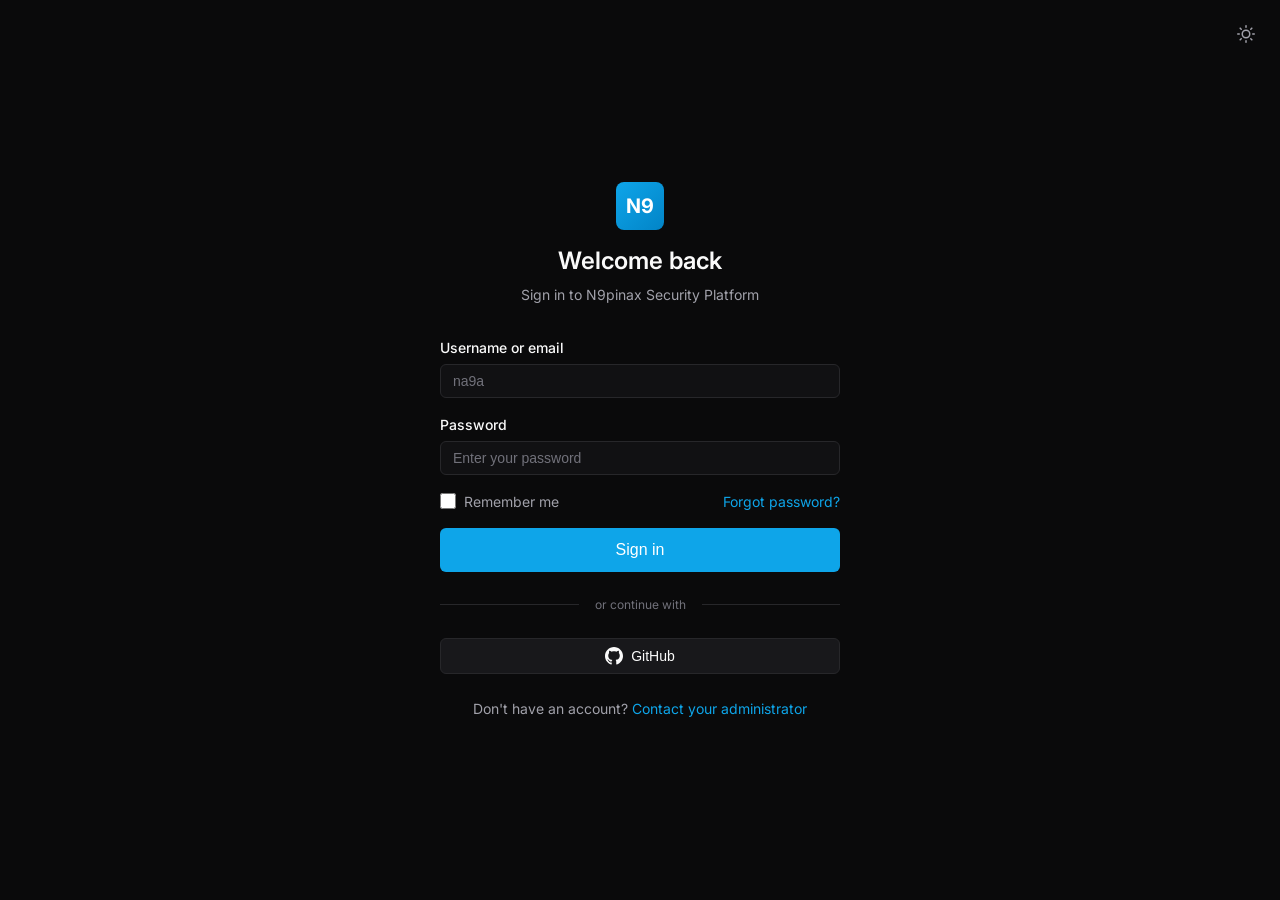
==== Frontend  2/pages/admin.html @ 539dfff6 "the_project_is_done" ====
<!DOCTYPE html>
<html lang="en">
<head>
  <meta charset="UTF-8">
  <meta name="viewport" content="width=device-width, initial-scale=1.0">
  <title>Admin - N9pinax</title>
  <link rel="stylesheet" href="../css/styles.css">
  <link rel="preconnect" href="https://fonts.googleapis.com">
  <link rel="preconnect" href="https://fonts.gstatic.com" crossorigin>
  <link href="https://fonts.googleapis.com/css2?family=Inter:wght@400;500;600;700&family=JetBrains+Mono:wght@400;500&display=swap" rel="stylesheet">
</head>
<body>
  <div class="dashboard-layout">
    <aside class="sidebar" id="sidebar"></aside>

    <main class="main-content">
      <header class="topbar">
        <div class="topbar-left">
          <button class="btn btn-icon btn-ghost" onclick="toggleSidebar()">
            <svg xmlns="http://www.w3.org/2000/svg" width="20" height="20" viewBox="0 0 24 24" fill="none" stroke="currentColor" stroke-width="2" stroke-linecap="round" stroke-linejoin="round"><line x1="3" y1="12" x2="21" y2="12"></line><line x1="3" y1="6" x2="21" y2="6"></line><line x1="3" y1="18" x2="21" y2="18"></line></svg>
          </button>
        </div>
        <div class="topbar-right">
          <button class="btn btn-icon btn-ghost" id="themeToggle">
            <svg xmlns="http://www.w3.org/2000/svg" width="20" height="20" viewBox="0 0 24 24" fill="none" stroke="currentColor" stroke-width="2" class="icon-sun"><circle cx="12" cy="12" r="5"></circle><line x1="12" y1="1" x2="12" y2="3"></line><line x1="12" y1="21" x2="12" y2="23"></line><line x1="4.22" y1="4.22" x2="5.64" y2="5.64"></line><line x1="18.36" y1="18.36" x2="19.78" y2="19.78"></line><line x1="1" y1="12" x2="3" y2="12"></line><line x1="21" y1="12" x2="23" y2="12"></line><line x1="4.22" y1="19.78" x2="5.64" y2="18.36"></line><line x1="18.36" y1="5.64" x2="19.78" y2="4.22"></line></svg>
            <svg xmlns="http://www.w3.org/2000/svg" width="20" height="20" viewBox="0 0 24 24" fill="none" stroke="currentColor" stroke-width="2" class="icon-moon hidden"><path d="M21 12.79A9 9 0 1 1 11.21 3 7 7 0 0 0 21 12.79z"></path></svg>
          </button>
        </div>
      </header>

      <div class="page-content">
        <div class="page-header">
          <div>
            <h1 class="page-title">Administration</h1>
            <p class="page-subtitle">Users, activity, and platform settings</p>
          </div>
        </div>

        <div class="tabs">
          <div class="tab active" data-tab="users">Users</div>
          <div class="tab" data-tab="activity">Activity Log</div>
          <div class="tab" data-tab="network">Network Binding</div>
        </div>

        <!-- Users -->
        <div class="tab-content" id="users">
          <div class="card mb-6">
            <div class="card-header"><h3 class="card-title">Create User</h3></div>
            <div class="card-body">
              <form id="createUserForm" class="grid-3 gap-4">
                <div class="form-group">
                  <label class="form-label" for="newEmail">Username or email</label>
                  <input type="text" class="form-input" id="newEmail" placeholder="username or email" required>
                </div>
                <div class="form-group">
                  <label class="form-label" for="newPassword">Password</label>
                  <input type="password" class="form-input" id="newPassword" placeholder="min 6 characters" minlength="6" required>
                </div>
                <div class="form-group">
                  <label class="form-label" for="newRole">Role</label>
                  <select class="form-select" id="newRole">
                    <option value="analyst">Analyst</option>
                    <option value="admin">Admin</option>
                  </select>
                </div>
                <div class="form-group" style="align-self:end;">
                  <button type="submit" class="btn btn-primary" id="createUserBtn">Add User</button>
                </div>
              </form>
            </div>
          </div>

          <div class="card">
            <div class="card-body p-0">
              <div class="table-container">
                <table class="table">
                  <thead><tr><th>User ID</th><th>Email</th><th>Role</th><th>Actions</th></tr></thead>
                  <tbody id="usersBody"><tr><td colspan="4" class="text-center text-muted py-4">Loading…</td></tr></tbody>
                </table>
              </div>
            </div>
          </div>
        </div>

        <!-- Activity -->
        <div class="tab-content hidden" id="activity">
          <div class="card">
            <div class="card-header flex items-center justify-between">
              <h3>Activity Log</h3>
              <span class="text-xs text-muted">auto-refresh 30s</span>
            </div>
            <div class="card-body p-0">
              <div class="table-container">
                <table class="table">
                  <thead><tr><th>Timestamp</th><th>User</th><th>Action</th><th>Detail</th><th>IP</th></tr></thead>
                  <tbody id="activityBody"><tr><td colspan="5" class="text-center text-muted py-4">Loading…</td></tr></tbody>
                </table>
              </div>
            </div>
          </div>
        </div>

        <!-- Network Binding -->
        <div class="tab-content hidden" id="network">
          <div class="card" id="networkBindingCard">
            <div class="card-header">
              <h3 class="card-title">Network Binding</h3>
              <p class="card-subtitle">Set the IP address used to reach this platform from the network</p>
            </div>
            <div class="card-body">
              <div class="current-binding mb-4" id="currentBinding"></div>
              <div class="form-group">
                <label class="form-label" for="platformIp">Platform IP address</label>
                <input type="text" id="platformIp" class="form-input"
                       placeholder="e.g. 192.168.1.50  — leave blank for auto (same host)">
                <p class="form-hint">
                  Enter the LAN IP of the machine running N9pinax. Other devices on
                  the network will use this address to reach the platform.
                  Leave blank to use the current browser host (default).
                </p>
              </div>
              <div class="flex gap-2">
                <button class="btn btn-primary" id="saveBindingBtn">Apply &amp; Reconnect</button>
                <button class="btn btn-secondary" id="clearBindingBtn">Reset to Default</button>
              </div>
            </div>
          </div>
        </div>
      </div>
    </main>
  </div>

  <script src="../js/main.js"></script>
  <script src="../js/chrome.js"></script>
  <script src="../js/admin.js"></script>
</body>
</html>
---- Frontend  2/css/styles.css ----
/* N9pinax - Enterprise Cybersecurity Platform */
/* Base Styles & CSS Variables */

:root {
  --bg-primary: #0a0a0b;
  --bg-secondary: #111113;
  --bg-tertiary: #18181b;
  --bg-hover: #1f1f23;
  --bg-active: #27272a;
  
  --border-primary: #27272a;
  --border-secondary: #3f3f46;
  
  --text-primary: #fafafa;
  --text-secondary: #a1a1aa;
  --text-muted: #71717a;
  
  --accent-primary: #0ea5e9;
  --accent-secondary: #0284c7;
  --accent-muted: rgba(14, 165, 233, 0.1);
  
  --success: #22c55e;
  --success-muted: rgba(34, 197, 94, 0.1);
  --warning: #f59e0b;
  --warning-muted: rgba(245, 158, 11, 0.1);
  --danger: #ef4444;
  --danger-muted: rgba(239, 68, 68, 0.1);
  
  --font-sans: 'Inter', -apple-system, BlinkMacSystemFont, 'Segoe UI', Roboto, sans-serif;
  --font-mono: 'JetBrains Mono', 'Fira Code', monospace;
  
  --radius-sm: 4px;
  --radius-md: 6px;
  --radius-lg: 8px;
  
  --shadow-sm: 0 1px 2px rgba(0, 0, 0, 0.3);
  --shadow-md: 0 4px 6px rgba(0, 0, 0, 0.4);
  --shadow-lg: 0 10px 15px rgba(0, 0, 0, 0.5);
  
  --transition-fast: 150ms ease;
  --transition-normal: 200ms ease;
}

/* Light theme */
[data-theme="light"] {
  --bg-primary: #ffffff;
  --bg-secondary: #fafafa;
  --bg-tertiary: #f4f4f5;
  --bg-hover: #e4e4e7;
  --bg-active: #d4d4d8;
  
  --border-primary: #e4e4e7;
  --border-secondary: #d4d4d8;
  
  --text-primary: #09090b;
  --text-secondary: #52525b;
  --text-muted: #a1a1aa;
  
  --shadow-sm: 0 1px 2px rgba(0, 0, 0, 0.05);
  --shadow-md: 0 4px 6px rgba(0, 0, 0, 0.07);
  --shadow-lg: 0 10px 15px rgba(0, 0, 0, 0.1);
}

/* Reset & Base */
*, *::before, *::after {
  box-sizing: border-box;
  margin: 0;
  padding: 0;
}

html {
  font-size: 16px;
  -webkit-font-smoothing: antialiased;
  -moz-osx-font-smoothing: grayscale;
}

body {
  font-family: var(--font-sans);
  background-color: var(--bg-primary);
  color: var(--text-primary);
  line-height: 1.5;
  min-height: 100vh;
}

a {
  color: var(--accent-primary);
  text-decoration: none;
  transition: color var(--transition-fast);
}

a:hover {
  color: var(--accent-secondary);
}

/* Typography */
h1, h2, h3, h4, h5, h6 {
  font-weight: 600;
  line-height: 1.25;
  color: var(--text-primary);
}

h1 { font-size: 1.875rem; }
h2 { font-size: 1.5rem; }
h3 { font-size: 1.25rem; }
h4 { font-size: 1.125rem; }

.text-sm { font-size: 0.875rem; }
.text-xs { font-size: 0.75rem; }
.text-muted { color: var(--text-muted); }
.text-secondary { color: var(--text-secondary); }
.text-mono { font-family: var(--font-mono); }

/* Buttons */
.btn {
  display: inline-flex;
  align-items: center;
  justify-content: center;
  gap: 0.5rem;
  padding: 0.5rem 1rem;
  font-size: 0.875rem;
  font-weight: 500;
  border-radius: var(--radius-md);
  border: 1px solid transparent;
  cursor: pointer;
  transition: all var(--transition-fast);
  white-space: nowrap;
}

.btn:disabled {
  opacity: 0.5;
  cursor: not-allowed;
}

.btn-primary {
  background-color: var(--accent-primary);
  color: white;
}

.btn-primary:hover:not(:disabled) {
  background-color: var(--accent-secondary);
}

.btn-secondary {
  background-color: var(--bg-tertiary);
  border-color: var(--border-primary);
  color: var(--text-primary);
}

.btn-secondary:hover:not(:disabled) {
  background-color: var(--bg-hover);
  border-color: var(--border-secondary);
}

.btn-ghost {
  background-color: transparent;
  color: var(--text-secondary);
}

.btn-ghost:hover:not(:disabled) {
  background-color: var(--bg-hover);
  color: var(--text-primary);
}

.btn-danger {
  background-color: var(--danger);
  color: white;
}

.btn-danger:hover:not(:disabled) {
  background-color: #dc2626;
}

.btn-sm {
  padding: 0.375rem 0.75rem;
  font-size: 0.75rem;
}

.btn-lg {
  padding: 0.75rem 1.5rem;
  font-size: 1rem;
}

.btn-icon {
  padding: 0.5rem;
  width: 2.25rem;
  height: 2.25rem;
}

/* Form Elements */
.form-group {
  display: flex;
  flex-direction: column;
  gap: 0.375rem;
}

.form-label {
  font-size: 0.875rem;
  font-weight: 500;
  color: var(--text-primary);
}

.form-input,
.form-select,
.form-textarea {
  width: 100%;
  padding: 0.5rem 0.75rem;
  font-size: 0.875rem;
  background-color: var(--bg-secondary);
  border: 1px solid var(--border-primary);
  border-radius: var(--radius-md);
  color: var(--text-primary);
  transition: all var(--transition-fast);
}

.form-input:focus,
.form-select:focus,
.form-textarea:focus {
  outline: none;
  border-color: var(--accent-primary);
  box-shadow: 0 0 0 3px var(--accent-muted);
}

.form-input::placeholder {
  color: var(--text-muted);
}

.form-textarea {
  resize: vertical;
  min-height: 100px;
}

.form-checkbox {
  width: 1rem;
  height: 1rem;
  accent-color: var(--accent-primary);
}

/* Cards */
.card {
  background-color: var(--bg-secondary);
  border: 1px solid var(--border-primary);
  border-radius: var(--radius-lg);
  overflow: hidden;
}

.card-header {
  padding: 1rem 1.25rem;
  border-bottom: 1px solid var(--border-primary);
}

.card-body {
  padding: 1.25rem;
}

.card-footer {
  padding: 1rem 1.25rem;
  border-top: 1px solid var(--border-primary);
  background-color: var(--bg-tertiary);
}

/* Tables */
.table-container {
  overflow-x: auto;
}

.table {
  width: 100%;
  border-collapse: collapse;
  font-size: 0.875rem;
}

.table th,
.table td {
  padding: 0.75rem 1rem;
  text-align: left;
  border-bottom: 1px solid var(--border-primary);
}

.table th {
  font-weight: 500;
  color: var(--text-secondary);
  background-color: var(--bg-tertiary);
  white-space: nowrap;
}

.table tr:hover td {
  background-color: var(--bg-hover);
}

.table tr:last-child td {
  border-bottom: none;
}

/* Badges */
.badge {
  display: inline-flex;
  align-items: center;
  padding: 0.125rem 0.5rem;
  font-size: 0.75rem;
  font-weight: 500;
  border-radius: 9999px;
}

.badge-primary {
  background-color: var(--accent-muted);
  color: var(--accent-primary);
}

.badge-success {
  background-color: var(--success-muted);
  color: var(--success);
}

.badge-warning {
  background-color: var(--warning-muted);
  color: var(--warning);
}

.badge-danger {
  background-color: var(--danger-muted);
  color: var(--danger);
}

.badge-secondary {
  background-color: var(--bg-tertiary);
  color: var(--text-secondary);
}

/* Status Indicators */
.status-dot {
  width: 0.5rem;
  height: 0.5rem;
  border-radius: 50%;
  display: inline-block;
}

.status-dot.online { background-color: var(--success); }
.status-dot.offline { background-color: var(--text-muted); }
.status-dot.warning { background-color: var(--warning); }
.status-dot.danger { background-color: var(--danger); }

/* Layout - Dashboard */
.dashboard-layout {
  display: flex;
  min-height: 100vh;
}

.sidebar {
  width: 240px;
  background-color: var(--bg-secondary);
  border-right: 1px solid var(--border-primary);
  display: flex;
  flex-direction: column;
  position: fixed;
  top: 0;
  left: 0;
  bottom: 0;
  z-index: 50;
  transition: transform var(--transition-normal);
}

.sidebar.collapsed {
  transform: translateX(-100%);
}

.sidebar-header {
  padding: 1rem 1.25rem;
  border-bottom: 1px solid var(--border-primary);
  display: flex;
  align-items: center;
  gap: 0.75rem;
}

.sidebar-logo {
  width: 2rem;
  height: 2rem;
  background: linear-gradient(135deg, var(--accent-primary), var(--accent-secondary));
  border-radius: var(--radius-md);
  display: flex;
  align-items: center;
  justify-content: center;
  color: white;
  font-weight: 700;
  font-size: 0.875rem;
}

.sidebar-brand {
  font-weight: 600;
  font-size: 1.125rem;
  color: var(--text-primary);
}

.sidebar-nav {
  flex: 1;
  padding: 1rem 0.75rem;
  overflow-y: auto;
}

.nav-section {
  margin-bottom: 1.5rem;
}

.nav-section-title {
  font-size: 0.625rem;
  font-weight: 600;
  text-transform: uppercase;
  letter-spacing: 0.05em;
  color: var(--text-muted);
  padding: 0 0.75rem;
  margin-bottom: 0.5rem;
}

.nav-item {
  display: flex;
  align-items: center;
  gap: 0.75rem;
  padding: 0.5rem 0.75rem;
  border-radius: var(--radius-md);
  color: var(--text-secondary);
  transition: all var(--transition-fast);
  cursor: pointer;
  font-size: 0.875rem;
}

.nav-item:hover {
  background-color: var(--bg-hover);
  color: var(--text-primary);
}

.nav-item.active {
  background-color: var(--accent-muted);
  color: var(--accent-primary);
}

.nav-item svg {
  width: 1.25rem;
  height: 1.25rem;
  flex-shrink: 0;
}

.sidebar-footer {
  padding: 1rem;
  border-top: 1px solid var(--border-primary);
}

/* Main Content */
.main-content {
  flex: 1;
  margin-left: 240px;
  min-height: 100vh;
  display: flex;
  flex-direction: column;
}

.main-content.expanded {
  margin-left: 0;
}

/* Topbar */
.topbar {
  height: 56px;
  background-color: var(--bg-secondary);
  border-bottom: 1px solid var(--border-primary);
  display: flex;
  align-items: center;
  justify-content: space-between;
  padding: 0 1.5rem;
  position: sticky;
  top: 0;
  z-index: 40;
}

.topbar-left {
  display: flex;
  align-items: center;
  gap: 1rem;
}

.topbar-right {
  display: flex;
  align-items: center;
  gap: 0.5rem;
}

.search-box {
  display: flex;
  align-items: center;
  gap: 0.5rem;
  padding: 0.5rem 0.75rem;
  background-color: var(--bg-tertiary);
  border: 1px solid var(--border-primary);
  border-radius: var(--radius-md);
  width: 280px;
}

.search-box input {
  flex: 1;
  background: none;
  border: none;
  outline: none;
  color: var(--text-primary);
  font-size: 0.875rem;
}

.search-box input::placeholder {
  color: var(--text-muted);
}

.search-box svg {
  width: 1rem;
  height: 1rem;
  color: var(--text-muted);
}

.notification-btn {
  position: relative;
}

.notification-badge {
  position: absolute;
  top: -2px;
  right: -2px;
  width: 1rem;
  height: 1rem;
  background-color: var(--danger);
  border-radius: 50%;
  font-size: 0.625rem;
  color: white;
  display: flex;
  align-items: center;
  justify-content: center;
}

.user-menu {
  display: flex;
  align-items: center;
  gap: 0.75rem;
  padding: 0.375rem 0.75rem;
  border-radius: var(--radius-md);
  cursor: pointer;
  transition: background-color var(--transition-fast);
}

.user-menu:hover {
  background-color: var(--bg-hover);
}

.user-avatar {
  width: 2rem;
  height: 2rem;
  border-radius: 50%;
  background-color: var(--accent-muted);
  display: flex;
  align-items: center;
  justify-content: center;
  color: var(--accent-primary);
  font-weight: 600;
  font-size: 0.75rem;
}

.user-info {
  display: flex;
  flex-direction: column;
}

.user-name {
  font-size: 0.875rem;
  font-weight: 500;
  color: var(--text-primary);
}

.user-role {
  font-size: 0.75rem;
  color: var(--text-muted);
}

/* Page Content */
.page-content {
  flex: 1;
  padding: 1.5rem;
}

.page-header {
  display: flex;
  align-items: center;
  justify-content: space-between;
  margin-bottom: 1.5rem;
}

.page-title {
  font-size: 1.5rem;
  font-weight: 600;
}

.page-subtitle {
  font-size: 0.875rem;
  color: var(--text-secondary);
  margin-top: 0.25rem;
}

/* Stats Grid */
.stats-grid {
  display: grid;
  grid-template-columns: repeat(auto-fit, minmax(200px, 1fr));
  gap: 1rem;
  margin-bottom: 1.5rem;
}

.stat-card {
  background-color: var(--bg-secondary);
  border: 1px solid var(--border-primary);
  border-radius: var(--radius-lg);
  padding: 1.25rem;
}

.stat-header {
  display: flex;
  align-items: center;
  justify-content: space-between;
  margin-bottom: 0.75rem;
}

.stat-icon {
  width: 2.5rem;
  height: 2.5rem;
  border-radius: var(--radius-md);
  display: flex;
  align-items: center;
  justify-content: center;
}

.stat-icon svg {
  width: 1.25rem;
  height: 1.25rem;
}

.stat-icon.primary {
  background-color: var(--accent-muted);
  color: var(--accent-primary);
}

.stat-icon.success {
  background-color: var(--success-muted);
  color: var(--success);
}

.stat-icon.warning {
  background-color: var(--warning-muted);
  color: var(--warning);
}

.stat-icon.danger {
  background-color: var(--danger-muted);
  color: var(--danger);
}

.stat-trend {
  font-size: 0.75rem;
  display: flex;
  align-items: center;
  gap: 0.25rem;
}

.stat-trend.up { color: var(--success); }
.stat-trend.down { color: var(--danger); }

.stat-value {
  font-size: 1.75rem;
  font-weight: 600;
  line-height: 1;
  margin-bottom: 0.25rem;
}

.stat-label {
  font-size: 0.875rem;
  color: var(--text-secondary);
}

/* Grid Layout */
.grid-2 {
  display: grid;
  grid-template-columns: repeat(2, 1fr);
  gap: 1rem;
}

.grid-3 {
  display: grid;
  grid-template-columns: repeat(3, 1fr);
  gap: 1rem;
}

@media (max-width: 1024px) {
  .grid-2, .grid-3 {
    grid-template-columns: 1fr;
  }
}

/* Charts */
.chart-container {
  height: 300px;
  width: 100%;
}

/* Tabs */
.tabs {
  display: flex;
  gap: 0;
  border-bottom: 1px solid var(--border-primary);
  margin-bottom: 1.5rem;
}

.tab {
  padding: 0.75rem 1rem;
  font-size: 0.875rem;
  font-weight: 500;
  color: var(--text-secondary);
  border-bottom: 2px solid transparent;
  cursor: pointer;
  transition: all var(--transition-fast);
  margin-bottom: -1px;
}

.tab:hover {
  color: var(--text-primary);
}

.tab.active {
  color: var(--accent-primary);
  border-bottom-color: var(--accent-primary);
}

/* Timeline */
.timeline {
  display: flex;
  flex-direction: column;
}

.timeline-item {
  display: flex;
  gap: 1rem;
  padding: 0.75rem 0;
  position: relative;
}

.timeline-item:not(:last-child)::before {
  content: '';
  position: absolute;
  left: 0.4375rem;
  top: 2rem;
  bottom: 0;
  width: 1px;
  background-color: var(--border-primary);
}

.timeline-dot {
  width: 0.875rem;
  height: 0.875rem;
  border-radius: 50%;
  background-color: var(--bg-tertiary);
  border: 2px solid var(--border-secondary);
  flex-shrink: 0;
  margin-top: 0.25rem;
}

.timeline-dot.primary { border-color: var(--accent-primary); background-color: var(--accent-muted); }
.timeline-dot.success { border-color: var(--success); background-color: var(--success-muted); }
.timeline-dot.warning { border-color: var(--warning); background-color: var(--warning-muted); }
.timeline-dot.danger { border-color: var(--danger); background-color: var(--danger-muted); }

.timeline-content {
  flex: 1;
  min-width: 0;
}

.timeline-title {
  font-size: 0.875rem;
  font-weight: 500;
  color: var(--text-primary);
}

.timeline-time {
  font-size: 0.75rem;
  color: var(--text-muted);
}

/* Modal */
.modal-overlay {
  position: fixed;
  inset: 0;
  background-color: rgba(0, 0, 0, 0.5);
  display: flex;
  align-items: center;
  justify-content: center;
  z-index: 100;
  opacity: 0;
  visibility: hidden;
  transition: all var(--transition-normal);
}

.modal-overlay.active {
  opacity: 1;
  visibility: visible;
}

.modal {
  background-color: var(--bg-secondary);
  border: 1px solid var(--border-primary);
  border-radius: var(--radius-lg);
  width: 100%;
  max-width: 500px;
  max-height: 90vh;
  overflow: hidden;
  transform: scale(0.95);
  transition: transform var(--transition-normal);
}

.modal-overlay.active .modal {
  transform: scale(1);
}

.modal-header {
  padding: 1rem 1.25rem;
  border-bottom: 1px solid var(--border-primary);
  display: flex;
  align-items: center;
  justify-content: space-between;
}

.modal-title {
  font-size: 1.125rem;
  font-weight: 600;
}

.modal-body {
  padding: 1.25rem;
  overflow-y: auto;
}

.modal-footer {
  padding: 1rem 1.25rem;
  border-top: 1px solid var(--border-primary);
  display: flex;
  justify-content: flex-end;
  gap: 0.75rem;
}

/* Dropdown */
.dropdown {
  position: relative;
}

.dropdown-menu {
  position: absolute;
  top: 100%;
  right: 0;
  margin-top: 0.5rem;
  background-color: var(--bg-secondary);
  border: 1px solid var(--border-primary);
  border-radius: var(--radius-md);
  min-width: 180px;
  box-shadow: var(--shadow-lg);
  opacity: 0;
  visibility: hidden;
  transform: translateY(-10px);
  transition: all var(--transition-fast);
  z-index: 50;
}

.dropdown.active .dropdown-menu {
  opacity: 1;
  visibility: visible;
  transform: translateY(0);
}

.dropdown-item {
  display: flex;
  align-items: center;
  gap: 0.75rem;
  padding: 0.5rem 0.75rem;
  font-size: 0.875rem;
  color: var(--text-secondary);
  cursor: pointer;
  transition: all var(--transition-fast);
}

.dropdown-item:hover {
  background-color: var(--bg-hover);
  color: var(--text-primary);
}

.dropdown-item svg {
  width: 1rem;
  height: 1rem;
}

.dropdown-divider {
  height: 1px;
  background-color: var(--border-primary);
  margin: 0.25rem 0;
}

/* Progress Bar */
.progress {
  height: 0.5rem;
  background-color: var(--bg-tertiary);
  border-radius: 9999px;
  overflow: hidden;
}

.progress-bar {
  height: 100%;
  background-color: var(--accent-primary);
  border-radius: 9999px;
  transition: width var(--transition-normal);
}

.progress-bar.success { background-color: var(--success); }
.progress-bar.warning { background-color: var(--warning); }
.progress-bar.danger { background-color: var(--danger); }

/* Alert */
.alert {
  padding: 1rem;
  border-radius: var(--radius-md);
  display: flex;
  gap: 0.75rem;
  font-size: 0.875rem;
}

.alert-icon {
  flex-shrink: 0;
}

.alert-icon svg {
  width: 1.25rem;
  height: 1.25rem;
}

.alert-info {
  background-color: var(--accent-muted);
  border: 1px solid rgba(14, 165, 233, 0.2);
  color: var(--accent-primary);
}

.alert-success {
  background-color: var(--success-muted);
  border: 1px solid rgba(34, 197, 94, 0.2);
  color: var(--success);
}

.alert-warning {
  background-color: var(--warning-muted);
  border: 1px solid rgba(245, 158, 11, 0.2);
  color: var(--warning);
}

.alert-danger {
  background-color: var(--danger-muted);
  border: 1px solid rgba(239, 68, 68, 0.2);
  color: var(--danger);
}

/* Login Page */
.login-page {
  min-height: 100vh;
  display: flex;
  align-items: center;
  justify-content: center;
  padding: 2rem;
  background-color: var(--bg-primary);
}

.login-container {
  width: 100%;
  max-width: 400px;
}

.login-header {
  text-align: center;
  margin-bottom: 2rem;
}

.login-logo {
  width: 3rem;
  height: 3rem;
  background: linear-gradient(135deg, var(--accent-primary), var(--accent-secondary));
  border-radius: var(--radius-lg);
  display: flex;
  align-items: center;
  justify-content: center;
  color: white;
  font-weight: 700;
  font-size: 1.25rem;
  margin: 0 auto 1rem;
}

.login-title {
  font-size: 1.5rem;
  font-weight: 600;
  margin-bottom: 0.5rem;
}

.login-subtitle {
  color: var(--text-secondary);
  font-size: 0.875rem;
}

.login-form {
  display: flex;
  flex-direction: column;
  gap: 1rem;
}

.login-divider {
  display: flex;
  align-items: center;
  gap: 1rem;
  margin: 0.5rem 0;
}

.login-divider::before,
.login-divider::after {
  content: '';
  flex: 1;
  height: 1px;
  background-color: var(--border-primary);
}

.login-divider span {
  font-size: 0.75rem;
  color: var(--text-muted);
}

.login-footer {
  text-align: center;
  margin-top: 1.5rem;
  font-size: 0.875rem;
  color: var(--text-secondary);
}

.theme-toggle {
  position: fixed;
  top: 1rem;
  right: 1rem;
}

/* Scan Page */
.scan-controls {
  display: flex;
  gap: 1rem;
  flex-wrap: wrap;
  margin-bottom: 1.5rem;
}

.scan-input-group {
  flex: 1;
  min-width: 200px;
  display: flex;
  gap: 0.5rem;
}

.scan-progress {
  background-color: var(--bg-secondary);
  border: 1px solid var(--border-primary);
  border-radius: var(--radius-lg);
  padding: 1.5rem;
  margin-bottom: 1.5rem;
}

.scan-status {
  display: flex;
  align-items: center;
  gap: 0.75rem;
  margin-bottom: 1rem;
}

.scan-spinner {
  width: 1.25rem;
  height: 1.25rem;
  border: 2px solid var(--border-primary);
  border-top-color: var(--accent-primary);
  border-radius: 50%;
  animation: spin 1s linear infinite;
}

@keyframes spin {
  to { transform: rotate(360deg); }
}

.scan-stats {
  display: flex;
  gap: 2rem;
  margin-top: 1rem;
}

.scan-stat {
  display: flex;
  flex-direction: column;
}

.scan-stat-value {
  font-size: 1.25rem;
  font-weight: 600;
}

.scan-stat-label {
  font-size: 0.75rem;
  color: var(--text-muted);
}

/* Console/Log Output */
.console {
  background-color: var(--bg-primary);
  border: 1px solid var(--border-primary);
  border-radius: var(--radius-md);
  font-family: var(--font-mono);
  font-size: 0.75rem;
  max-height: 300px;
  overflow-y: auto;
}

.console-line {
  padding: 0.25rem 0.75rem;
  border-bottom: 1px solid var(--border-primary);
  display: flex;
  gap: 0.75rem;
}

.console-line:last-child {
  border-bottom: none;
}

.console-time {
  color: var(--text-muted);
  flex-shrink: 0;
}

.console-message {
  color: var(--text-secondary);
}

.console-message.info { color: var(--accent-primary); }
.console-message.success { color: var(--success); }
.console-message.warning { color: var(--warning); }
.console-message.error { color: var(--danger); }

/* Empty State */
.empty-state {
  display: flex;
  flex-direction: column;
  align-items: center;
  justify-content: center;
  padding: 3rem;
  text-align: center;
}

.empty-state-icon {
  width: 4rem;
  height: 4rem;
  background-color: var(--bg-tertiary);
  border-radius: 50%;
  display: flex;
  align-items: center;
  justify-content: center;
  margin-bottom: 1rem;
}

.empty-state-icon svg {
  width: 2rem;
  height: 2rem;
  color: var(--text-muted);
}

.empty-state-title {
  font-size: 1.125rem;
  font-weight: 600;
  margin-bottom: 0.5rem;
}

.empty-state-description {
  font-size: 0.875rem;
  color: var(--text-secondary);
  max-width: 300px;
}

/* Utility Classes */
.flex { display: flex; }
.flex-col { flex-direction: column; }
.items-center { align-items: center; }
.items-start { align-items: flex-start; }
.items-end { align-items: flex-end; }
.justify-center { justify-content: center; }
.justify-between { justify-content: space-between; }
.justify-end { justify-content: flex-end; }
.gap-1 { gap: 0.25rem; }
.gap-2 { gap: 0.5rem; }
.gap-3 { gap: 0.75rem; }
.gap-4 { gap: 1rem; }
.gap-6 { gap: 1.5rem; }
.flex-1 { flex: 1; }
.flex-wrap { flex-wrap: wrap; }
.flex-shrink-0 { flex-shrink: 0; }

.w-full { width: 100%; }
.h-full { height: 100%; }

.p-1 { padding: 0.25rem; }
.p-2 { padding: 0.5rem; }
.p-3 { padding: 0.75rem; }
.p-4 { padding: 1rem; }
.px-2 { padding-left: 0.5rem; padding-right: 0.5rem; }
.px-3 { padding-left: 0.75rem; padding-right: 0.75rem; }
.px-4 { padding-left: 1rem; padding-right: 1rem; }
.py-2 { padding-top: 0.5rem; padding-bottom: 0.5rem; }
.py-3 { padding-top: 0.75rem; padding-bottom: 0.75rem; }

.m-0 { margin: 0; }
.mb-1 { margin-bottom: 0.25rem; }
.mb-2 { margin-bottom: 0.5rem; }
.mb-3 { margin-bottom: 0.75rem; }
.mb-4 { margin-bottom: 1rem; }
.mb-6 { margin-bottom: 1.5rem; }
.mt-2 { margin-top: 0.5rem; }
.mt-4 { margin-top: 1rem; }
.ml-auto { margin-left: auto; }

.rounded { border-radius: var(--radius-md); }
.rounded-lg { border-radius: var(--radius-lg); }
.rounded-full { border-radius: 9999px; }

.border { border: 1px solid var(--border-primary); }
.border-t { border-top: 1px solid var(--border-primary); }
.border-b { border-bottom: 1px solid var(--border-primary); }

.bg-secondary { background-color: var(--bg-secondary); }
.bg-tertiary { background-color: var(--bg-tertiary); }

.text-center { text-align: center; }
.text-right { text-align: right; }
.truncate { overflow: hidden; text-overflow: ellipsis; white-space: nowrap; }
.whitespace-nowrap { white-space: nowrap; }

.hidden { display: none; }
.sr-only { position: absolute; width: 1px; height: 1px; padding: 0; margin: -1px; overflow: hidden; clip: rect(0, 0, 0, 0); white-space: nowrap; border: 0; }

/* Responsive */
@media (max-width: 768px) {
  .sidebar {
    transform: translateX(-100%);
  }
  
  .sidebar.open {
    transform: translateX(0);
  }
  
  .main-content {
    margin-left: 0;
  }
  
  .topbar {
    padding: 0 1rem;
  }
  
  .search-box {
    display: none;
  }
  
  .page-content {
    padding: 1rem;
  }
  
  .stats-grid {
    grid-template-columns: 1fr;
  }
}
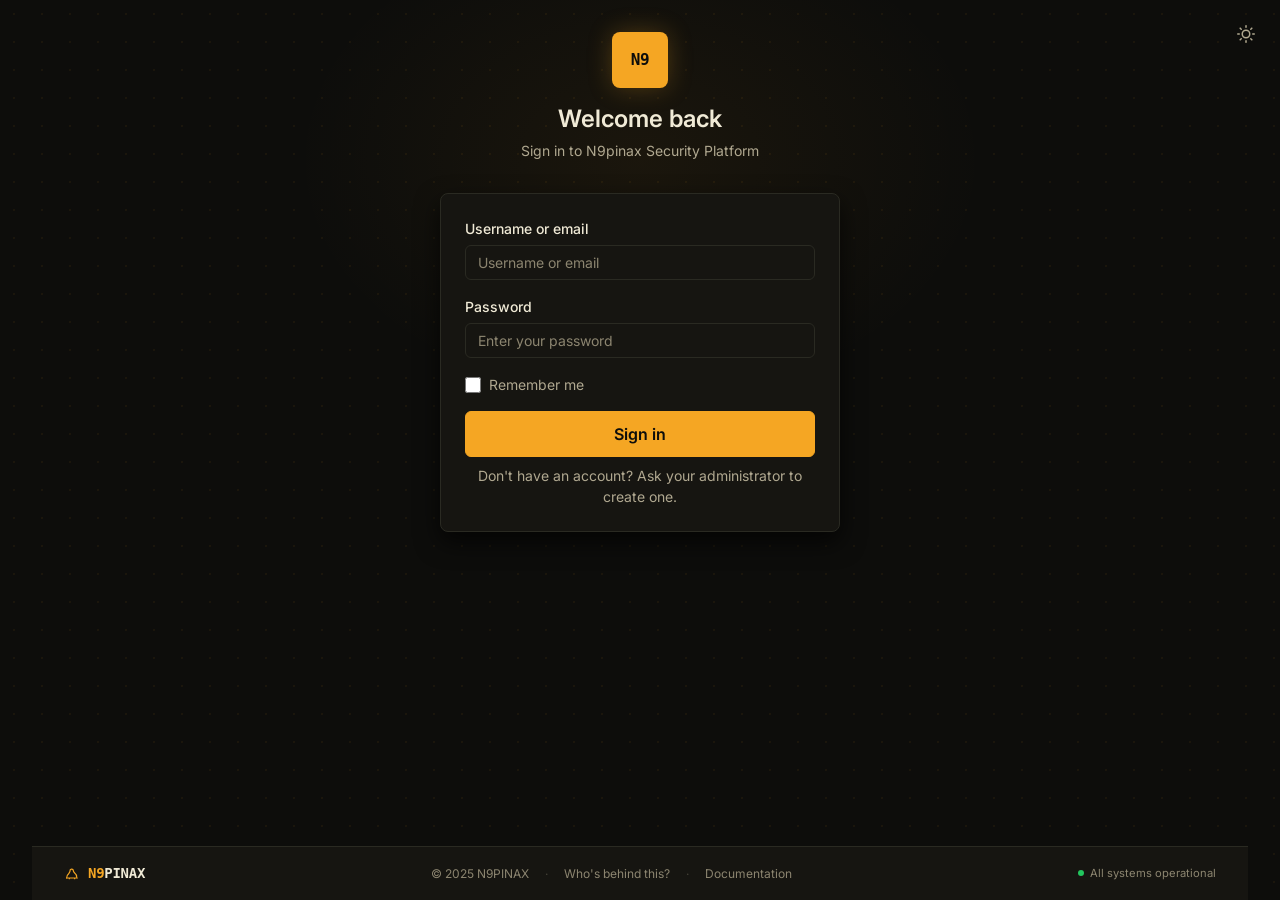
==== commit 26bdf622: "update:UI_UX" ====
--- a/Frontend  2/pages/admin.html
+++ b/Frontend  2/pages/admin.html
@@ -16,14 +16,14 @@
     <main class="main-content">
       <header class="topbar">
         <div class="topbar-left">
-          <button class="btn btn-icon btn-ghost" onclick="toggleSidebar()">
-            <svg xmlns="http://www.w3.org/2000/svg" width="20" height="20" viewBox="0 0 24 24" fill="none" stroke="currentColor" stroke-width="2" stroke-linecap="round" stroke-linejoin="round"><line x1="3" y1="12" x2="21" y2="12"></line><line x1="3" y1="6" x2="21" y2="6"></line><line x1="3" y1="18" x2="21" y2="18"></line></svg>
+          <button type="button" aria-label="Toggle sidebar navigation" class="btn btn-icon btn-ghost" onclick="toggleSidebar()">
+            <svg aria-hidden="true" xmlns="http://www.w3.org/2000/svg" width="20" height="20" viewBox="0 0 24 24" fill="none" stroke="currentColor" stroke-width="2" stroke-linecap="round" stroke-linejoin="round"><line x1="3" y1="12" x2="21" y2="12"></line><line x1="3" y1="6" x2="21" y2="6"></line><line x1="3" y1="18" x2="21" y2="18"></line></svg>
           </button>
         </div>
         <div class="topbar-right">
-          <button class="btn btn-icon btn-ghost" id="themeToggle">
-            <svg xmlns="http://www.w3.org/2000/svg" width="20" height="20" viewBox="0 0 24 24" fill="none" stroke="currentColor" stroke-width="2" class="icon-sun"><circle cx="12" cy="12" r="5"></circle><line x1="12" y1="1" x2="12" y2="3"></line><line x1="12" y1="21" x2="12" y2="23"></line><line x1="4.22" y1="4.22" x2="5.64" y2="5.64"></line><line x1="18.36" y1="18.36" x2="19.78" y2="19.78"></line><line x1="1" y1="12" x2="3" y2="12"></line><line x1="21" y1="12" x2="23" y2="12"></line><line x1="4.22" y1="19.78" x2="5.64" y2="18.36"></line><line x1="18.36" y1="5.64" x2="19.78" y2="4.22"></line></svg>
-            <svg xmlns="http://www.w3.org/2000/svg" width="20" height="20" viewBox="0 0 24 24" fill="none" stroke="currentColor" stroke-width="2" class="icon-moon hidden"><path d="M21 12.79A9 9 0 1 1 11.21 3 7 7 0 0 0 21 12.79z"></path></svg>
+          <button type="button" aria-label="Toggle light/dark theme" aria-pressed="false" class="btn btn-icon btn-ghost" id="themeToggle">
+            <svg aria-hidden="true" xmlns="http://www.w3.org/2000/svg" width="20" height="20" viewBox="0 0 24 24" fill="none" stroke="currentColor" stroke-width="2" class="icon-sun"><circle cx="12" cy="12" r="5"></circle><line x1="12" y1="1" x2="12" y2="3"></line><line x1="12" y1="21" x2="12" y2="23"></line><line x1="4.22" y1="4.22" x2="5.64" y2="5.64"></line><line x1="18.36" y1="18.36" x2="19.78" y2="19.78"></line><line x1="1" y1="12" x2="3" y2="12"></line><line x1="21" y1="12" x2="23" y2="12"></line><line x1="4.22" y1="19.78" x2="5.64" y2="18.36"></line><line x1="18.36" y1="5.64" x2="19.78" y2="4.22"></line></svg>
+            <svg aria-hidden="true" xmlns="http://www.w3.org/2000/svg" width="20" height="20" viewBox="0 0 24 24" fill="none" stroke="currentColor" stroke-width="2" class="icon-moon hidden"><path d="M21 12.79A9 9 0 1 1 11.21 3 7 7 0 0 0 21 12.79z"></path></svg>
           </button>
         </div>
       </header>
@@ -36,14 +36,14 @@
           </div>
         </div>
 
-        <div class="tabs">
-          <div class="tab active" data-tab="users">Users</div>
-          <div class="tab" data-tab="activity">Activity Log</div>
-          <div class="tab" data-tab="network">Network Binding</div>
+        <div class="tabs" role="tablist" aria-label="Admin sections">
+          <div class="tab active" data-tab="users" role="tab" id="tab-users" aria-controls="users" aria-selected="true" tabindex="0">Users</div>
+          <div class="tab" data-tab="activity" role="tab" id="tab-activity" aria-controls="activity" aria-selected="false" tabindex="-1">Activity Log</div>
+          <div class="tab" data-tab="network" role="tab" id="tab-network" aria-controls="network" aria-selected="false" tabindex="-1">Network Binding</div>
         </div>
 
         <!-- Users -->
-        <div class="tab-content" id="users">
+        <div class="tab-content" id="users" role="tabpanel" aria-labelledby="tab-users">
           <div class="card mb-6">
             <div class="card-header"><h3 class="card-title">Create User</h3></div>
             <div class="card-body">
@@ -83,7 +83,7 @@
         </div>
 
         <!-- Activity -->
-        <div class="tab-content hidden" id="activity">
+        <div class="tab-content hidden" id="activity" role="tabpanel" aria-labelledby="tab-activity">
           <div class="card">
             <div class="card-header flex items-center justify-between">
               <h3>Activity Log</h3>
@@ -101,7 +101,7 @@
         </div>
 
         <!-- Network Binding -->
-        <div class="tab-content hidden" id="network">
+        <div class="tab-content hidden" id="network" role="tabpanel" aria-labelledby="tab-network">
           <div class="card" id="networkBindingCard">
             <div class="card-header">
               <h3 class="card-title">Network Binding</h3>
--- a/Frontend  2/css/styles.css
+++ b/Frontend  2/css/styles.css
@@ -1,67 +1,98 @@
 /* N9pinax - Enterprise Cybersecurity Platform */
-/* Base Styles & CSS Variables */
+/* ============================================
+   COLOR PALETTE (N9PINAX Brand Reference)
+   Dark mode:
+     #0d0d0b  → near-black warm background
+     #161511  → card/panel surface
+     #2a2a22  → borders
+     #f5a623  → brand amber/gold (primary accent)
+     #f0ead6  → warm off-white foreground
+     #8c8570  → muted text (warm gray)
+   Light mode:
+     #faf5ea  → warm cream background
+     #f0ead6  → card surface
+     #d2c6b0  → borders
+     #a86a00  → darkened gold (readable on cream)
+     #14120c  → near-black text
+     #5c5040  → muted text
+   ============================================ */
 
 :root {
-  --bg-primary: #0a0a0b;
-  --bg-secondary: #111113;
-  --bg-tertiary: #18181b;
-  --bg-hover: #1f1f23;
-  --bg-active: #27272a;
-  
-  --border-primary: #27272a;
-  --border-secondary: #3f3f46;
-  
-  --text-primary: #fafafa;
-  --text-secondary: #a1a1aa;
-  --text-muted: #71717a;
-  
-  --accent-primary: #0ea5e9;
-  --accent-secondary: #0284c7;
-  --accent-muted: rgba(14, 165, 233, 0.1);
-  
-  --success: #22c55e;
-  --success-muted: rgba(34, 197, 94, 0.1);
-  --warning: #f59e0b;
-  --warning-muted: rgba(245, 158, 11, 0.1);
-  --danger: #ef4444;
-  --danger-muted: rgba(239, 68, 68, 0.1);
-  
+  /* Dark mode by default — matches brand reference */
+  --bg-primary:    #0d0d0b;
+  --bg-secondary:  #161511;
+  --bg-tertiary:   #201e18;
+  --bg-hover:      #28261e;
+  --bg-active:     #2e2c24;
+
+  --border-primary:   #2a2a22;
+  --border-secondary: #3a3830;
+
+  --text-primary:   #f0ead6;
+  --text-secondary: #b0a890;
+  --text-muted:     #8c8570;
+
+  /* Brand gold — key N9PINAX accent */
+  --accent-primary:   #f5a623;
+  --accent-secondary: #e09418;
+  --accent-muted:     rgba(245, 166, 35, 0.12);
+
+  --success:       #22c55e;
+  --success-muted: rgba(34, 197, 94, 0.12);
+  --warning:       #f5a623;
+  --warning-muted: rgba(245, 166, 35, 0.12);
+  --danger:        #ef4444;
+  --danger-muted:  rgba(239, 68, 68, 0.12);
+
   --font-sans: 'Inter', -apple-system, BlinkMacSystemFont, 'Segoe UI', Roboto, sans-serif;
   --font-mono: 'JetBrains Mono', 'Fira Code', monospace;
-  
+
   --radius-sm: 4px;
   --radius-md: 6px;
   --radius-lg: 8px;
-  
-  --shadow-sm: 0 1px 2px rgba(0, 0, 0, 0.3);
-  --shadow-md: 0 4px 6px rgba(0, 0, 0, 0.4);
-  --shadow-lg: 0 10px 15px rgba(0, 0, 0, 0.5);
-  
-  --transition-fast: 150ms ease;
+
+  --shadow-sm: 0 1px 2px rgba(0, 0, 0, 0.5);
+  --shadow-md: 0 4px 6px rgba(0, 0, 0, 0.6);
+  --shadow-lg: 0 10px 25px rgba(0, 0, 0, 0.7);
+
+  --transition-fast:   150ms ease;
   --transition-normal: 200ms ease;
 }
 
-/* Light theme */
+/* ── Light Theme ─────────────────────────────────────────────────── */
 [data-theme="light"] {
-  --bg-primary: #ffffff;
-  --bg-secondary: #fafafa;
-  --bg-tertiary: #f4f4f5;
-  --bg-hover: #e4e4e7;
-  --bg-active: #d4d4d8;
-  
-  --border-primary: #e4e4e7;
-  --border-secondary: #d4d4d8;
-  
-  --text-primary: #09090b;
-  --text-secondary: #52525b;
-  --text-muted: #a1a1aa;
-  
-  --shadow-sm: 0 1px 2px rgba(0, 0, 0, 0.05);
-  --shadow-md: 0 4px 6px rgba(0, 0, 0, 0.07);
-  --shadow-lg: 0 10px 15px rgba(0, 0, 0, 0.1);
-}
-
-/* Reset & Base */
+  --bg-primary:    #faf5ea;
+  --bg-secondary:  #f0ead6;
+  --bg-tertiary:   #e8dfca;
+  --bg-hover:      #ddd5bc;
+  --bg-active:     #d0c8b0;
+
+  --border-primary:   #d2c6b0;
+  --border-secondary: #bcb09a;
+
+  --text-primary:   #14120c;
+  --text-secondary: #5c5040;
+  /* Darkened for WCAG AA: >=4.5:1 on the cream --bg-primary (was #8c7c64 = 3.73:1) */
+  --text-muted:     #6b5e46;
+
+  /* Darkened gold — legible on cream backgrounds */
+  --accent-primary:   #a86a00;
+  --accent-secondary: #8c5800;
+  --accent-muted:     rgba(168, 106, 0, 0.10);
+
+  --success:       #16a34a;
+  --success-muted: rgba(22, 163, 74, 0.10);
+  --warning:       #b45309;
+  --warning-muted: rgba(180, 83, 9, 0.10);
+  --danger:        #dc2626;
+  --danger-muted:  rgba(220, 38, 38, 0.10);
+
+  --shadow-sm: 0 1px 2px rgba(0, 0, 0, 0.06);
+  --shadow-md: 0 4px 8px rgba(0, 0, 0, 0.09);
+  --shadow-lg: 0 10px 20px rgba(0, 0, 0, 0.12);
+}
+
+/* ── Reset & Base ─────────────────────────────────────────────────── */
 *, *::before, *::after {
   box-sizing: border-box;
   margin: 0;
@@ -80,6 +111,7 @@
   color: var(--text-primary);
   line-height: 1.5;
   min-height: 100vh;
+  transition: background-color var(--transition-normal), color var(--transition-normal);
 }
 
 a {
@@ -87,30 +119,27 @@
   text-decoration: none;
   transition: color var(--transition-fast);
 }
-
-a:hover {
-  color: var(--accent-secondary);
-}
-
-/* Typography */
+a:hover { color: var(--accent-secondary); }
+
+/* ── Typography ───────────────────────────────────────────────────── */
 h1, h2, h3, h4, h5, h6 {
   font-weight: 600;
   line-height: 1.25;
   color: var(--text-primary);
 }
-
 h1 { font-size: 1.875rem; }
 h2 { font-size: 1.5rem; }
 h3 { font-size: 1.25rem; }
 h4 { font-size: 1.125rem; }
 
-.text-sm { font-size: 0.875rem; }
-.text-xs { font-size: 0.75rem; }
-.text-muted { color: var(--text-muted); }
+.text-sm      { font-size: 0.875rem; }
+.text-xs      { font-size: 0.75rem; }
+.text-muted   { color: var(--text-muted); }
 .text-secondary { color: var(--text-secondary); }
-.text-mono { font-family: var(--font-mono); }
-
-/* Buttons */
+.text-mono    { font-family: var(--font-mono); }
+.text-accent  { color: var(--accent-primary); }
+
+/* ── Buttons ──────────────────────────────────────────────────────── */
 .btn {
   display: inline-flex;
   align-items: center;
@@ -124,20 +153,19 @@
   cursor: pointer;
   transition: all var(--transition-fast);
   white-space: nowrap;
-}
-
-.btn:disabled {
-  opacity: 0.5;
-  cursor: not-allowed;
-}
+  font-family: var(--font-sans);
+}
+.btn:disabled { opacity: 0.5; cursor: not-allowed; }
 
 .btn-primary {
   background-color: var(--accent-primary);
-  color: white;
-}
-
+  color: #0d0d0b;   /* always dark text on gold */
+  border-color: var(--accent-primary);
+  font-weight: 600;
+}
 .btn-primary:hover:not(:disabled) {
   background-color: var(--accent-secondary);
+  border-color: var(--accent-secondary);
 }
 
 .btn-secondary {
@@ -145,7 +173,6 @@
   border-color: var(--border-primary);
   color: var(--text-primary);
 }
-
 .btn-secondary:hover:not(:disabled) {
   background-color: var(--bg-hover);
   border-color: var(--border-secondary);
@@ -155,38 +182,33 @@
   background-color: transparent;
   color: var(--text-secondary);
 }
-
 .btn-ghost:hover:not(:disabled) {
   background-color: var(--bg-hover);
   color: var(--text-primary);
 }
 
 .btn-danger {
-  background-color: var(--danger);
-  color: white;
-}
-
-.btn-danger:hover:not(:disabled) {
-  background-color: #dc2626;
-}
-
-.btn-sm {
-  padding: 0.375rem 0.75rem;
-  font-size: 0.75rem;
-}
-
-.btn-lg {
-  padding: 0.75rem 1.5rem;
-  font-size: 1rem;
-}
-
-.btn-icon {
-  padding: 0.5rem;
-  width: 2.25rem;
-  height: 2.25rem;
-}
-
-/* Form Elements */
+  /* Fixed darker red so white label text clears WCAG AA 4.5:1 in both themes
+     (plain var(--danger) #ef4444 with white was only 3.76:1). */
+  background-color: #c81e1e;
+  color: #ffffff;
+}
+.btn-danger:hover:not(:disabled) { background-color: #a81818; }
+
+.btn-outline {
+  background-color: transparent;
+  border-color: var(--accent-primary);
+  color: var(--accent-primary);
+}
+.btn-outline:hover:not(:disabled) {
+  background-color: var(--accent-muted);
+}
+
+.btn-sm  { padding: 0.375rem 0.75rem; font-size: 0.75rem; }
+.btn-lg  { padding: 0.75rem 1.5rem;   font-size: 1rem; }
+.btn-icon { padding: 0.5rem; width: 2.25rem; height: 2.25rem; }
+
+/* ── Form Elements ───────────────────────────────────────────────── */
 .form-group {
   display: flex;
   flex-direction: column;
@@ -196,7 +218,7 @@
 .form-label {
   font-size: 0.875rem;
   font-weight: 500;
-  color: var(--text-primary);
+  color: var(--text-primary);   /* full contrast, not muted */
 }
 
 .form-input,
@@ -205,6 +227,7 @@
   width: 100%;
   padding: 0.5rem 0.75rem;
   font-size: 0.875rem;
+  font-family: var(--font-sans);
   background-color: var(--bg-secondary);
   border: 1px solid var(--border-primary);
   border-radius: var(--radius-md);
@@ -220,9 +243,7 @@
   box-shadow: 0 0 0 3px var(--accent-muted);
 }
 
-.form-input::placeholder {
-  color: var(--text-muted);
-}
+.form-input::placeholder { color: var(--text-muted); }
 
 .form-textarea {
   resize: vertical;
@@ -235,63 +256,42 @@
   accent-color: var(--accent-primary);
 }
 
-/* Cards */
+/* ── Cards ───────────────────────────────────────────────────────── */
 .card {
   background-color: var(--bg-secondary);
   border: 1px solid var(--border-primary);
   border-radius: var(--radius-lg);
   overflow: hidden;
 }
-
 .card-header {
   padding: 1rem 1.25rem;
   border-bottom: 1px solid var(--border-primary);
 }
-
-.card-body {
-  padding: 1.25rem;
-}
-
+.card-body  { padding: 1.25rem; }
 .card-footer {
   padding: 1rem 1.25rem;
   border-top: 1px solid var(--border-primary);
   background-color: var(--bg-tertiary);
 }
 
-/* Tables */
-.table-container {
-  overflow-x: auto;
-}
-
-.table {
-  width: 100%;
-  border-collapse: collapse;
-  font-size: 0.875rem;
-}
-
-.table th,
-.table td {
+/* ── Tables ──────────────────────────────────────────────────────── */
+.table-container { overflow-x: auto; }
+.table { width: 100%; border-collapse: collapse; font-size: 0.875rem; }
+.table th, .table td {
   padding: 0.75rem 1rem;
   text-align: left;
   border-bottom: 1px solid var(--border-primary);
 }
-
 .table th {
   font-weight: 500;
   color: var(--text-secondary);
   background-color: var(--bg-tertiary);
   white-space: nowrap;
 }
-
-.table tr:hover td {
-  background-color: var(--bg-hover);
-}
-
-.table tr:last-child td {
-  border-bottom: none;
-}
-
-/* Badges */
+.table tr:hover td { background-color: var(--bg-hover); }
+.table tr:last-child td { border-bottom: none; }
+
+/* ── Badges ──────────────────────────────────────────────────────── */
 .badge {
   display: inline-flex;
   align-items: center;
@@ -300,50 +300,24 @@
   font-weight: 500;
   border-radius: 9999px;
 }
-
-.badge-primary {
-  background-color: var(--accent-muted);
-  color: var(--accent-primary);
-}
-
-.badge-success {
-  background-color: var(--success-muted);
-  color: var(--success);
-}
-
-.badge-warning {
-  background-color: var(--warning-muted);
-  color: var(--warning);
-}
-
-.badge-danger {
-  background-color: var(--danger-muted);
-  color: var(--danger);
-}
-
-.badge-secondary {
-  background-color: var(--bg-tertiary);
-  color: var(--text-secondary);
-}
-
-/* Status Indicators */
+.badge-primary   { background-color: var(--accent-muted);  color: var(--accent-primary); }
+.badge-success   { background-color: var(--success-muted); color: var(--success); }
+.badge-warning   { background-color: var(--warning-muted); color: var(--warning); }
+.badge-danger    { background-color: var(--danger-muted);  color: var(--danger); }
+.badge-secondary { background-color: var(--bg-tertiary);   color: var(--text-secondary); }
+
+/* ── Status Indicators ───────────────────────────────────────────── */
 .status-dot {
-  width: 0.5rem;
-  height: 0.5rem;
-  border-radius: 50%;
-  display: inline-block;
-}
-
-.status-dot.online { background-color: var(--success); }
+  width: 0.5rem; height: 0.5rem;
+  border-radius: 50%; display: inline-block;
+}
+.status-dot.online  { background-color: var(--success); }
 .status-dot.offline { background-color: var(--text-muted); }
 .status-dot.warning { background-color: var(--warning); }
-.status-dot.danger { background-color: var(--danger); }
-
-/* Layout - Dashboard */
-.dashboard-layout {
-  display: flex;
-  min-height: 100vh;
-}
+.status-dot.danger  { background-color: var(--danger); }
+
+/* ── Layout — Dashboard ──────────────────────────────────────────── */
+.dashboard-layout { display: flex; min-height: 100vh; }
 
 .sidebar {
   width: 240px;
@@ -352,16 +326,11 @@
   display: flex;
   flex-direction: column;
   position: fixed;
-  top: 0;
-  left: 0;
-  bottom: 0;
+  top: 0; left: 0; bottom: 0;
   z-index: 50;
   transition: transform var(--transition-normal);
 }
-
-.sidebar.collapsed {
-  transform: translateX(-100%);
-}
+.sidebar.collapsed { transform: translateX(-100%); }
 
 .sidebar-header {
   padding: 1rem 1.25rem;
@@ -371,35 +340,24 @@
   gap: 0.75rem;
 }
 
+/* Gold logo mark to match brand */
 .sidebar-logo {
-  width: 2rem;
-  height: 2rem;
-  background: linear-gradient(135deg, var(--accent-primary), var(--accent-secondary));
+  width: 2rem; height: 2rem;
+  background: var(--accent-primary);
   border-radius: var(--radius-md);
-  display: flex;
-  align-items: center;
-  justify-content: center;
-  color: white;
-  font-weight: 700;
-  font-size: 0.875rem;
-}
-
-.sidebar-brand {
-  font-weight: 600;
-  font-size: 1.125rem;
-  color: var(--text-primary);
-}
-
-.sidebar-nav {
-  flex: 1;
-  padding: 1rem 0.75rem;
-  overflow-y: auto;
-}
-
-.nav-section {
-  margin-bottom: 1.5rem;
-}
-
+  display: flex; align-items: center; justify-content: center;
+  color: #0d0d0b;
+  font-weight: 700; font-size: 0.75rem;
+  font-family: var(--font-mono);
+  letter-spacing: -0.02em;
+}
+
+.sidebar-brand { font-weight: 600; font-size: 1.125rem; color: var(--text-primary); }
+.sidebar-brand span { color: var(--accent-primary); }
+
+.sidebar-nav { flex: 1; padding: 1rem 0.75rem; overflow-y: auto; }
+
+.nav-section { margin-bottom: 1.5rem; }
 .nav-section-title {
   font-size: 0.625rem;
   font-weight: 600;
@@ -411,799 +369,495 @@
 }
 
 .nav-item {
-  display: flex;
-  align-items: center;
-  gap: 0.75rem;
+  display: flex; align-items: center; gap: 0.75rem;
   padding: 0.5rem 0.75rem;
   border-radius: var(--radius-md);
   color: var(--text-secondary);
   transition: all var(--transition-fast);
   cursor: pointer;
   font-size: 0.875rem;
-}
-
+  text-decoration: none;
+}
 .nav-item:hover {
   background-color: var(--bg-hover);
   color: var(--text-primary);
 }
-
 .nav-item.active {
   background-color: var(--accent-muted);
   color: var(--accent-primary);
 }
-
-.nav-item svg {
-  width: 1.25rem;
-  height: 1.25rem;
-  flex-shrink: 0;
-}
-
-.sidebar-footer {
-  padding: 1rem;
-  border-top: 1px solid var(--border-primary);
-}
-
-/* Main Content */
-.main-content {
-  flex: 1;
-  margin-left: 240px;
-  min-height: 100vh;
-  display: flex;
-  flex-direction: column;
-}
-
-.main-content.expanded {
-  margin-left: 0;
-}
-
-/* Topbar */
+.nav-item svg { width: 1.25rem; height: 1.25rem; flex-shrink: 0; }
+
+.sidebar-footer { padding: 1rem; border-top: 1px solid var(--border-primary); }
+
+/* ── Main Content ────────────────────────────────────────────────── */
+.main-content { flex: 1; margin-left: 240px; min-height: 100vh; display: flex; flex-direction: column; }
+.main-content.expanded { margin-left: 0; }
+
+/* ── Topbar ──────────────────────────────────────────────────────── */
 .topbar {
   height: 56px;
   background-color: var(--bg-secondary);
   border-bottom: 1px solid var(--border-primary);
-  display: flex;
-  align-items: center;
-  justify-content: space-between;
+  display: flex; align-items: center; justify-content: space-between;
   padding: 0 1.5rem;
-  position: sticky;
-  top: 0;
-  z-index: 40;
-}
-
-.topbar-left {
-  display: flex;
-  align-items: center;
-  gap: 1rem;
-}
-
-.topbar-right {
-  display: flex;
-  align-items: center;
-  gap: 0.5rem;
-}
+  position: sticky; top: 0; z-index: 40;
+}
+.topbar-left  { display: flex; align-items: center; gap: 1rem; }
+.topbar-right { display: flex; align-items: center; gap: 0.5rem; }
 
 .search-box {
-  display: flex;
-  align-items: center;
-  gap: 0.5rem;
+  display: flex; align-items: center; gap: 0.5rem;
   padding: 0.5rem 0.75rem;
   background-color: var(--bg-tertiary);
   border: 1px solid var(--border-primary);
   border-radius: var(--radius-md);
   width: 280px;
-}
-
-.search-box input {
-  flex: 1;
-  background: none;
-  border: none;
-  outline: none;
-  color: var(--text-primary);
-  font-size: 0.875rem;
-}
-
-.search-box input::placeholder {
-  color: var(--text-muted);
-}
-
-.search-box svg {
-  width: 1rem;
-  height: 1rem;
-  color: var(--text-muted);
-}
-
-.notification-btn {
-  position: relative;
-}
-
+  transition: border-color var(--transition-fast);
+}
+.search-box:focus-within { border-color: var(--accent-primary); }
+.search-box input { flex: 1; background: none; border: none; outline: none; color: var(--text-primary); font-size: 0.875rem; }
+.search-box input::placeholder { color: var(--text-muted); }
+.search-box svg { width: 1rem; height: 1rem; color: var(--text-muted); }
+
+.notification-btn { position: relative; }
 .notification-badge {
-  position: absolute;
-  top: -2px;
-  right: -2px;
-  width: 1rem;
-  height: 1rem;
+  position: absolute; top: -2px; right: -2px;
+  width: 1rem; height: 1rem;
   background-color: var(--danger);
-  border-radius: 50%;
-  font-size: 0.625rem;
-  color: white;
-  display: flex;
-  align-items: center;
-  justify-content: center;
+  border-radius: 50%; font-size: 0.625rem;
+  color: white; display: flex; align-items: center; justify-content: center;
 }
 
 .user-menu {
-  display: flex;
-  align-items: center;
-  gap: 0.75rem;
+  display: flex; align-items: center; gap: 0.75rem;
   padding: 0.375rem 0.75rem;
   border-radius: var(--radius-md);
   cursor: pointer;
   transition: background-color var(--transition-fast);
 }
-
-.user-menu:hover {
-  background-color: var(--bg-hover);
-}
+.user-menu:hover { background-color: var(--bg-hover); }
 
 .user-avatar {
-  width: 2rem;
-  height: 2rem;
-  border-radius: 50%;
+  width: 2rem; height: 2rem; border-radius: 50%;
   background-color: var(--accent-muted);
-  display: flex;
-  align-items: center;
-  justify-content: center;
+  display: flex; align-items: center; justify-content: center;
   color: var(--accent-primary);
-  font-weight: 600;
-  font-size: 0.75rem;
-}
-
-.user-info {
-  display: flex;
-  flex-direction: column;
-}
-
-.user-name {
-  font-size: 0.875rem;
-  font-weight: 500;
-  color: var(--text-primary);
-}
-
-.user-role {
-  font-size: 0.75rem;
-  color: var(--text-muted);
-}
-
-/* Page Content */
-.page-content {
-  flex: 1;
-  padding: 1.5rem;
-}
+  font-weight: 600; font-size: 0.75rem;
+  border: 1px solid var(--accent-primary);
+}
+.user-info  { display: flex; flex-direction: column; }
+.user-name  { font-size: 0.875rem; font-weight: 500; color: var(--text-primary); }
+.user-role  { font-size: 0.75rem; color: var(--text-muted); }
+
+/* ── Page Content ────────────────────────────────────────────────── */
+.page-content { flex: 1; padding: 1.5rem; }
 
 .page-header {
-  display: flex;
-  align-items: center;
-  justify-content: space-between;
+  display: flex; align-items: center; justify-content: space-between;
   margin-bottom: 1.5rem;
 }
-
-.page-title {
-  font-size: 1.5rem;
-  font-weight: 600;
-}
-
-.page-subtitle {
-  font-size: 0.875rem;
-  color: var(--text-secondary);
-  margin-top: 0.25rem;
-}
-
-/* Stats Grid */
+.page-title   { font-size: 1.5rem; font-weight: 600; }
+.page-subtitle { font-size: 0.875rem; color: var(--text-secondary); margin-top: 0.25rem; }
+
+/* ── Stats Grid ──────────────────────────────────────────────────── */
 .stats-grid {
   display: grid;
   grid-template-columns: repeat(auto-fit, minmax(200px, 1fr));
   gap: 1rem;
   margin-bottom: 1.5rem;
 }
-
 .stat-card {
   background-color: var(--bg-secondary);
   border: 1px solid var(--border-primary);
   border-radius: var(--radius-lg);
   padding: 1.25rem;
-}
-
-.stat-header {
-  display: flex;
-  align-items: center;
-  justify-content: space-between;
-  margin-bottom: 0.75rem;
-}
-
+  transition: border-color var(--transition-fast);
+}
+.stat-card:hover { border-color: var(--accent-primary); }
+
+.stat-header { display: flex; align-items: center; justify-content: space-between; margin-bottom: 0.75rem; }
 .stat-icon {
-  width: 2.5rem;
-  height: 2.5rem;
+  width: 2.5rem; height: 2.5rem;
   border-radius: var(--radius-md);
-  display: flex;
-  align-items: center;
-  justify-content: center;
-}
-
-.stat-icon svg {
-  width: 1.25rem;
-  height: 1.25rem;
-}
-
-.stat-icon.primary {
-  background-color: var(--accent-muted);
-  color: var(--accent-primary);
-}
-
-.stat-icon.success {
-  background-color: var(--success-muted);
-  color: var(--success);
-}
-
-.stat-icon.warning {
-  background-color: var(--warning-muted);
-  color: var(--warning);
-}
-
-.stat-icon.danger {
-  background-color: var(--danger-muted);
-  color: var(--danger);
-}
-
-.stat-trend {
-  font-size: 0.75rem;
-  display: flex;
-  align-items: center;
-  gap: 0.25rem;
-}
-
-.stat-trend.up { color: var(--success); }
+  display: flex; align-items: center; justify-content: center;
+}
+.stat-icon svg { width: 1.25rem; height: 1.25rem; }
+.stat-icon.primary { background-color: var(--accent-muted); color: var(--accent-primary); }
+.stat-icon.success { background-color: var(--success-muted); color: var(--success); }
+.stat-icon.warning { background-color: var(--warning-muted); color: var(--warning); }
+.stat-icon.danger  { background-color: var(--danger-muted);  color: var(--danger); }
+
+.stat-trend { font-size: 0.75rem; display: flex; align-items: center; gap: 0.25rem; }
+.stat-trend.up   { color: var(--success); }
 .stat-trend.down { color: var(--danger); }
-
-.stat-value {
-  font-size: 1.75rem;
-  font-weight: 600;
-  line-height: 1;
-  margin-bottom: 0.25rem;
-}
-
-.stat-label {
-  font-size: 0.875rem;
-  color: var(--text-secondary);
-}
-
-/* Grid Layout */
-.grid-2 {
-  display: grid;
-  grid-template-columns: repeat(2, 1fr);
-  gap: 1rem;
-}
-
-.grid-3 {
-  display: grid;
-  grid-template-columns: repeat(3, 1fr);
-  gap: 1rem;
-}
-
-@media (max-width: 1024px) {
-  .grid-2, .grid-3 {
-    grid-template-columns: 1fr;
-  }
-}
-
-/* Charts */
-.chart-container {
-  height: 300px;
-  width: 100%;
-}
-
-/* Tabs */
+.stat-value { font-size: 1.75rem; font-weight: 600; line-height: 1; margin-bottom: 0.25rem; }
+.stat-label { font-size: 0.875rem; color: var(--text-secondary); }
+
+/* ── Grid Layouts ────────────────────────────────────────────────── */
+.grid-2 { display: grid; grid-template-columns: repeat(2, 1fr); gap: 1rem; }
+.grid-3 { display: grid; grid-template-columns: repeat(3, 1fr); gap: 1rem; }
+@media (max-width: 1024px) { .grid-2, .grid-3 { grid-template-columns: 1fr; } }
+
+.chart-container { height: 300px; width: 100%; }
+
+/* ── Tabs ─────────────────────────────────────────────────────────── */
 .tabs {
-  display: flex;
-  gap: 0;
+  display: flex; gap: 0;
   border-bottom: 1px solid var(--border-primary);
   margin-bottom: 1.5rem;
 }
-
 .tab {
   padding: 0.75rem 1rem;
-  font-size: 0.875rem;
-  font-weight: 500;
+  font-size: 0.875rem; font-weight: 500;
   color: var(--text-secondary);
   border-bottom: 2px solid transparent;
   cursor: pointer;
   transition: all var(--transition-fast);
   margin-bottom: -1px;
 }
-
-.tab:hover {
-  color: var(--text-primary);
-}
-
-.tab.active {
-  color: var(--accent-primary);
-  border-bottom-color: var(--accent-primary);
-}
-
-/* Timeline */
-.timeline {
-  display: flex;
-  flex-direction: column;
-}
-
-.timeline-item {
-  display: flex;
-  gap: 1rem;
-  padding: 0.75rem 0;
-  position: relative;
-}
-
+.tab:hover { color: var(--text-primary); }
+.tab.active { color: var(--accent-primary); border-bottom-color: var(--accent-primary); }
+
+/* ── Timeline ─────────────────────────────────────────────────────── */
+.timeline { display: flex; flex-direction: column; }
+.timeline-item { display: flex; gap: 1rem; padding: 0.75rem 0; position: relative; }
 .timeline-item:not(:last-child)::before {
-  content: '';
-  position: absolute;
-  left: 0.4375rem;
-  top: 2rem;
-  bottom: 0;
-  width: 1px;
-  background-color: var(--border-primary);
-}
-
+  content: ''; position: absolute;
+  left: 0.4375rem; top: 2rem; bottom: 0;
+  width: 1px; background-color: var(--border-primary);
+}
 .timeline-dot {
-  width: 0.875rem;
-  height: 0.875rem;
-  border-radius: 50%;
+  width: 0.875rem; height: 0.875rem; border-radius: 50%;
   background-color: var(--bg-tertiary);
   border: 2px solid var(--border-secondary);
-  flex-shrink: 0;
-  margin-top: 0.25rem;
-}
-
+  flex-shrink: 0; margin-top: 0.25rem;
+}
 .timeline-dot.primary { border-color: var(--accent-primary); background-color: var(--accent-muted); }
-.timeline-dot.success { border-color: var(--success); background-color: var(--success-muted); }
-.timeline-dot.warning { border-color: var(--warning); background-color: var(--warning-muted); }
-.timeline-dot.danger { border-color: var(--danger); background-color: var(--danger-muted); }
-
-.timeline-content {
-  flex: 1;
-  min-width: 0;
-}
-
-.timeline-title {
-  font-size: 0.875rem;
-  font-weight: 500;
-  color: var(--text-primary);
-}
-
-.timeline-time {
-  font-size: 0.75rem;
-  color: var(--text-muted);
-}
-
-/* Modal */
+.timeline-dot.success { border-color: var(--success);        background-color: var(--success-muted); }
+.timeline-dot.warning { border-color: var(--warning);        background-color: var(--warning-muted); }
+.timeline-dot.danger  { border-color: var(--danger);         background-color: var(--danger-muted); }
+.timeline-content { flex: 1; min-width: 0; }
+.timeline-title { font-size: 0.875rem; font-weight: 500; color: var(--text-primary); }
+.timeline-time  { font-size: 0.75rem; color: var(--text-muted); }
+
+/* ── Modal ────────────────────────────────────────────────────────── */
 .modal-overlay {
-  position: fixed;
-  inset: 0;
-  background-color: rgba(0, 0, 0, 0.5);
-  display: flex;
-  align-items: center;
-  justify-content: center;
+  position: fixed; inset: 0;
+  background-color: rgba(0, 0, 0, 0.65);
+  display: flex; align-items: center; justify-content: center;
   z-index: 100;
-  opacity: 0;
-  visibility: hidden;
+  opacity: 0; visibility: hidden;
   transition: all var(--transition-normal);
 }
-
-.modal-overlay.active {
-  opacity: 1;
-  visibility: visible;
-}
-
+.modal-overlay.active { opacity: 1; visibility: visible; }
 .modal {
   background-color: var(--bg-secondary);
   border: 1px solid var(--border-primary);
   border-radius: var(--radius-lg);
-  width: 100%;
-  max-width: 500px;
-  max-height: 90vh;
-  overflow: hidden;
-  transform: scale(0.95);
-  transition: transform var(--transition-normal);
-}
-
-.modal-overlay.active .modal {
-  transform: scale(1);
-}
-
+  width: 100%; max-width: 500px; max-height: 90vh; overflow: hidden;
+  transform: scale(0.95); transition: transform var(--transition-normal);
+}
+.modal-overlay.active .modal { transform: scale(1); }
 .modal-header {
-  padding: 1rem 1.25rem;
-  border-bottom: 1px solid var(--border-primary);
-  display: flex;
-  align-items: center;
-  justify-content: space-between;
-}
-
-.modal-title {
-  font-size: 1.125rem;
-  font-weight: 600;
-}
-
-.modal-body {
-  padding: 1.25rem;
-  overflow-y: auto;
-}
-
+  padding: 1rem 1.25rem; border-bottom: 1px solid var(--border-primary);
+  display: flex; align-items: center; justify-content: space-between;
+}
+.modal-title { font-size: 1.125rem; font-weight: 600; }
+.modal-body  { padding: 1.25rem; overflow-y: auto; }
 .modal-footer {
-  padding: 1rem 1.25rem;
-  border-top: 1px solid var(--border-primary);
-  display: flex;
-  justify-content: flex-end;
-  gap: 0.75rem;
-}
-
-/* Dropdown */
-.dropdown {
-  position: relative;
-}
-
+  padding: 1rem 1.25rem; border-top: 1px solid var(--border-primary);
+  display: flex; justify-content: flex-end; gap: 0.75rem;
+}
+
+/* ── Dropdown ────────────────────────────────────────────────────── */
+.dropdown { position: relative; }
 .dropdown-menu {
-  position: absolute;
-  top: 100%;
-  right: 0;
-  margin-top: 0.5rem;
+  position: absolute; top: 100%; right: 0; margin-top: 0.5rem;
   background-color: var(--bg-secondary);
   border: 1px solid var(--border-primary);
   border-radius: var(--radius-md);
-  min-width: 180px;
-  box-shadow: var(--shadow-lg);
-  opacity: 0;
-  visibility: hidden;
+  min-width: 180px; box-shadow: var(--shadow-lg);
+  opacity: 0; visibility: hidden;
   transform: translateY(-10px);
   transition: all var(--transition-fast);
   z-index: 50;
 }
-
-.dropdown.active .dropdown-menu {
-  opacity: 1;
-  visibility: visible;
-  transform: translateY(0);
-}
-
+.dropdown.active .dropdown-menu { opacity: 1; visibility: visible; transform: translateY(0); }
 .dropdown-item {
-  display: flex;
-  align-items: center;
-  gap: 0.75rem;
-  padding: 0.5rem 0.75rem;
-  font-size: 0.875rem;
-  color: var(--text-secondary);
-  cursor: pointer;
+  display: flex; align-items: center; gap: 0.75rem;
+  padding: 0.5rem 0.75rem; font-size: 0.875rem;
+  color: var(--text-secondary); cursor: pointer;
   transition: all var(--transition-fast);
 }
-
-.dropdown-item:hover {
-  background-color: var(--bg-hover);
-  color: var(--text-primary);
-}
-
-.dropdown-item svg {
-  width: 1rem;
-  height: 1rem;
-}
-
-.dropdown-divider {
-  height: 1px;
-  background-color: var(--border-primary);
-  margin: 0.25rem 0;
-}
-
-/* Progress Bar */
-.progress {
-  height: 0.5rem;
-  background-color: var(--bg-tertiary);
-  border-radius: 9999px;
-  overflow: hidden;
-}
-
+.dropdown-item:hover { background-color: var(--bg-hover); color: var(--text-primary); }
+.dropdown-item svg  { width: 1rem; height: 1rem; }
+.dropdown-divider   { height: 1px; background-color: var(--border-primary); margin: 0.25rem 0; }
+
+/* ── Progress ────────────────────────────────────────────────────── */
+.progress { height: 0.5rem; background-color: var(--bg-tertiary); border-radius: 9999px; overflow: hidden; }
 .progress-bar {
-  height: 100%;
-  background-color: var(--accent-primary);
-  border-radius: 9999px;
-  transition: width var(--transition-normal);
-}
-
+  height: 100%; background-color: var(--accent-primary);
+  border-radius: 9999px; transition: width var(--transition-normal);
+}
 .progress-bar.success { background-color: var(--success); }
 .progress-bar.warning { background-color: var(--warning); }
-.progress-bar.danger { background-color: var(--danger); }
-
-/* Alert */
+.progress-bar.danger  { background-color: var(--danger); }
+
+/* ── Alert ────────────────────────────────────────────────────────── */
 .alert {
-  padding: 1rem;
+  padding: 0.875rem 1rem;
   border-radius: var(--radius-md);
-  display: flex;
-  gap: 0.75rem;
+  display: flex; gap: 0.75rem;
   font-size: 0.875rem;
-}
-
-.alert-icon {
-  flex-shrink: 0;
-}
-
-.alert-icon svg {
-  width: 1.25rem;
-  height: 1.25rem;
-}
-
-.alert-info {
-  background-color: var(--accent-muted);
-  border: 1px solid rgba(14, 165, 233, 0.2);
-  color: var(--accent-primary);
-}
-
-.alert-success {
-  background-color: var(--success-muted);
-  border: 1px solid rgba(34, 197, 94, 0.2);
-  color: var(--success);
-}
-
-.alert-warning {
-  background-color: var(--warning-muted);
-  border: 1px solid rgba(245, 158, 11, 0.2);
-  color: var(--warning);
-}
-
-.alert-danger {
-  background-color: var(--danger-muted);
-  border: 1px solid rgba(239, 68, 68, 0.2);
-  color: var(--danger);
-}
-
-/* Login Page */
+  border: 1px solid transparent;
+}
+.alert-icon { flex-shrink: 0; }
+.alert-icon svg { width: 1.25rem; height: 1.25rem; }
+.alert-info    { background-color: var(--accent-muted);  border-color: rgba(245, 166, 35, 0.25); color: var(--accent-primary); }
+.alert-success { background-color: var(--success-muted); border-color: rgba(34, 197, 94, 0.25);  color: var(--success); }
+.alert-warning { background-color: var(--warning-muted); border-color: rgba(245, 166, 35, 0.25); color: var(--warning); }
+.alert-danger  { background-color: var(--danger-muted);  border-color: rgba(239, 68, 68, 0.25);  color: var(--danger); }
+
+/* ── LOGIN PAGE ───────────────────────────────────────────────────── */
 .login-page {
   min-height: 100vh;
   display: flex;
+  flex-direction: column;
   align-items: center;
-  justify-content: center;
-  padding: 2rem;
+  justify-content: space-between;  /* center content, footer at bottom */
+  padding: 2rem 2rem 0;            /* no bottom padding — footer handles it */
   background-color: var(--bg-primary);
+  position: relative;
+  overflow: hidden;
+}
+
+/* Subtle radial glow behind the login card */
+.login-page::before {
+  content: '';
+  position: absolute;
+  top: -10%;
+  left: 50%;
+  transform: translateX(-50%);
+  width: 700px; height: 500px;
+  background: radial-gradient(ellipse, rgba(245, 166, 35, 0.06) 0%, transparent 70%);
+  pointer-events: none;
+}
+
+/* Dot grid texture */
+.login-page::after {
+  content: '';
+  position: absolute;
+  inset: 0;
+  background-image: radial-gradient(circle, rgba(245, 166, 35, 0.06) 1px, transparent 1px);
+  background-size: 28px 28px;
+  pointer-events: none;
 }
 
 .login-container {
   width: 100%;
   max-width: 400px;
-}
-
-.login-header {
+  position: relative;
+  z-index: 1;
+}
+
+.login-header { text-align: center; margin-bottom: 2rem; }
+
+/* Gold N9 logo mark */
+.login-logo {
+  width: 3.5rem; height: 3.5rem;
+  background: var(--accent-primary);
+  border-radius: var(--radius-lg);
+  display: flex; align-items: center; justify-content: center;
+  color: #0d0d0b;
+  font-weight: 800; font-size: 1rem;
+  font-family: var(--font-mono);
+  letter-spacing: -0.03em;
+  margin: 0 auto 1rem;
+  box-shadow: 0 0 24px rgba(245, 166, 35, 0.25);
+}
+
+.login-title    { font-size: 1.5rem; font-weight: 600; margin-bottom: 0.375rem; }
+.login-subtitle { color: var(--text-secondary); font-size: 0.875rem; }
+
+/* Card wrapper around the form */
+.login-card {
+  background-color: var(--bg-secondary);
+  border: 1px solid var(--border-primary);
+  border-radius: var(--radius-lg);
+  padding: 1.5rem;
+  box-shadow: var(--shadow-lg);
+  margin-bottom: 1rem;
+}
+
+.login-form { display: flex; flex-direction: column; gap: 1rem; }
+
+.login-divider {
+  display: flex; align-items: center; gap: 1rem;
+  margin: 0.5rem 0;
+}
+.login-divider::before, .login-divider::after {
+  content: ''; flex: 1; height: 1px;
+  background-color: var(--border-primary);
+}
+.login-divider span { font-size: 0.75rem; color: var(--text-muted); }
+
+/* Inline paragraph footer inside the card */
+.login-footer-text {
   text-align: center;
-  margin-bottom: 2rem;
-}
-
-.login-logo {
-  width: 3rem;
-  height: 3rem;
-  background: linear-gradient(135deg, var(--accent-primary), var(--accent-secondary));
-  border-radius: var(--radius-lg);
+  margin-top: 0.5rem;
+  font-size: 0.875rem;
+  color: var(--text-secondary);
+}
+
+/* Bottom page footer */
+.login-page-footer {
+  width: 100%;                       /* full viewport width */
+  border-top: 1px solid var(--border-primary);
+  padding: 1rem 2rem;
+  margin-top: 2rem;
+  position: relative;
+  z-index: 1;
+  background-color: var(--bg-secondary);
+}
+
+.login-page-footer-inner {
+  display: flex;
+  flex-direction: row;
+  align-items: center;
+  justify-content: space-between;
+  flex-wrap: wrap;
+  gap: 0.75rem;
+  max-width: 1200px;
+  margin: 0 auto;
+}
+
+.login-page-footer-brand {
   display: flex;
   align-items: center;
-  justify-content: center;
-  color: white;
+  gap: 0.5rem;
+  font-family: var(--font-mono);
+  font-size: 0.875rem;
   font-weight: 700;
-  font-size: 1.25rem;
-  margin: 0 auto 1rem;
-}
-
-.login-title {
-  font-size: 1.5rem;
-  font-weight: 600;
-  margin-bottom: 0.5rem;
-}
-
-.login-subtitle {
-  color: var(--text-secondary);
-  font-size: 0.875rem;
-}
-
-.login-form {
-  display: flex;
-  flex-direction: column;
-  gap: 1rem;
-}
-
-.login-divider {
+  color: var(--text-primary);
+  letter-spacing: -0.02em;
+}
+.login-page-footer-brand .gold { color: var(--accent-primary); }
+
+.login-page-footer-links {
   display: flex;
   align-items: center;
   gap: 1rem;
-  margin: 0.5rem 0;
-}
-
-.login-divider::before,
-.login-divider::after {
-  content: '';
-  flex: 1;
-  height: 1px;
-  background-color: var(--border-primary);
-}
-
-.login-divider span {
   font-size: 0.75rem;
   color: var(--text-muted);
 }
-
-.login-footer {
-  text-align: center;
-  margin-top: 1.5rem;
-  font-size: 0.875rem;
-  color: var(--text-secondary);
+.login-page-footer-links a {
+  color: var(--text-muted);
+  transition: color var(--transition-fast);
+}
+.login-page-footer-links a:hover { color: var(--accent-primary); }
+.login-page-footer-links .sep { opacity: 0.4; }
+
+.login-page-footer-status {
+  display: flex;
+  align-items: center;
+  gap: 0.375rem;
+  font-size: 0.7rem;
+  color: var(--text-muted);
+}
+.status-dot-sm {
+  width: 6px; height: 6px;
+  border-radius: 50%;
+  background-color: var(--success);
+  flex-shrink: 0;
 }
 
 .theme-toggle {
   position: fixed;
-  top: 1rem;
-  right: 1rem;
-}
-
-/* Scan Page */
-.scan-controls {
-  display: flex;
-  gap: 1rem;
-  flex-wrap: wrap;
-  margin-bottom: 1.5rem;
-}
-
-.scan-input-group {
-  flex: 1;
-  min-width: 200px;
-  display: flex;
-  gap: 0.5rem;
-}
-
+  top: 1rem; right: 1rem;
+  z-index: 10;
+}
+
+/* ── Scan Page ───────────────────────────────────────────────────── */
+.scan-controls { display: flex; gap: 1rem; flex-wrap: wrap; margin-bottom: 1.5rem; }
+.scan-input-group { flex: 1; min-width: 200px; display: flex; gap: 0.5rem; }
 .scan-progress {
   background-color: var(--bg-secondary);
   border: 1px solid var(--border-primary);
   border-radius: var(--radius-lg);
-  padding: 1.5rem;
-  margin-bottom: 1.5rem;
-}
-
-.scan-status {
-  display: flex;
-  align-items: center;
-  gap: 0.75rem;
-  margin-bottom: 1rem;
-}
-
+  padding: 1.5rem; margin-bottom: 1.5rem;
+}
+.scan-status { display: flex; align-items: center; gap: 0.75rem; margin-bottom: 1rem; }
 .scan-spinner {
-  width: 1.25rem;
-  height: 1.25rem;
+  width: 1.25rem; height: 1.25rem;
   border: 2px solid var(--border-primary);
   border-top-color: var(--accent-primary);
   border-radius: 50%;
   animation: spin 1s linear infinite;
 }
-
-@keyframes spin {
-  to { transform: rotate(360deg); }
-}
-
-.scan-stats {
-  display: flex;
-  gap: 2rem;
-  margin-top: 1rem;
-}
-
-.scan-stat {
-  display: flex;
-  flex-direction: column;
-}
-
-.scan-stat-value {
-  font-size: 1.25rem;
-  font-weight: 600;
-}
-
-.scan-stat-label {
-  font-size: 0.75rem;
-  color: var(--text-muted);
-}
-
-/* Console/Log Output */
+@keyframes spin { to { transform: rotate(360deg); } }
+.scan-stats { display: flex; gap: 2rem; margin-top: 1rem; }
+.scan-stat  { display: flex; flex-direction: column; }
+.scan-stat-value { font-size: 1.25rem; font-weight: 600; }
+.scan-stat-label { font-size: 0.75rem; color: var(--text-muted); }
+
+/* ── Console / Log Output ────────────────────────────────────────── */
 .console {
   background-color: var(--bg-primary);
   border: 1px solid var(--border-primary);
   border-radius: var(--radius-md);
-  font-family: var(--font-mono);
-  font-size: 0.75rem;
-  max-height: 300px;
-  overflow-y: auto;
-}
-
+  font-family: var(--font-mono); font-size: 0.75rem;
+  max-height: 300px; overflow-y: auto;
+}
 .console-line {
   padding: 0.25rem 0.75rem;
   border-bottom: 1px solid var(--border-primary);
-  display: flex;
-  gap: 0.75rem;
-}
-
-.console-line:last-child {
-  border-bottom: none;
-}
-
-.console-time {
-  color: var(--text-muted);
-  flex-shrink: 0;
-}
-
-.console-message {
-  color: var(--text-secondary);
-}
-
-.console-message.info { color: var(--accent-primary); }
+  display: flex; gap: 0.75rem;
+}
+.console-line:last-child { border-bottom: none; }
+.console-time    { color: var(--text-muted); flex-shrink: 0; }
+.console-message { color: var(--text-secondary); }
+.console-message.info    { color: var(--accent-primary); }
 .console-message.success { color: var(--success); }
 .console-message.warning { color: var(--warning); }
-.console-message.error { color: var(--danger); }
-
-/* Empty State */
+.console-message.error   { color: var(--danger); }
+
+/* ── Empty State ─────────────────────────────────────────────────── */
 .empty-state {
-  display: flex;
-  flex-direction: column;
-  align-items: center;
-  justify-content: center;
-  padding: 3rem;
-  text-align: center;
-}
-
+  display: flex; flex-direction: column;
+  align-items: center; justify-content: center;
+  padding: 3rem; text-align: center;
+}
 .empty-state-icon {
-  width: 4rem;
-  height: 4rem;
+  width: 4rem; height: 4rem;
   background-color: var(--bg-tertiary);
   border-radius: 50%;
-  display: flex;
-  align-items: center;
-  justify-content: center;
+  display: flex; align-items: center; justify-content: center;
   margin-bottom: 1rem;
 }
-
-.empty-state-icon svg {
-  width: 2rem;
-  height: 2rem;
-  color: var(--text-muted);
-}
-
-.empty-state-title {
-  font-size: 1.125rem;
-  font-weight: 600;
-  margin-bottom: 0.5rem;
-}
-
-.empty-state-description {
-  font-size: 0.875rem;
-  color: var(--text-secondary);
-  max-width: 300px;
-}
-
-/* Utility Classes */
-.flex { display: flex; }
-.flex-col { flex-direction: column; }
-.items-center { align-items: center; }
-.items-start { align-items: flex-start; }
-.items-end { align-items: flex-end; }
-.justify-center { justify-content: center; }
+.empty-state-icon svg { width: 2rem; height: 2rem; color: var(--text-muted); }
+.empty-state-title { font-size: 1.125rem; font-weight: 600; margin-bottom: 0.5rem; }
+.empty-state-description { font-size: 0.875rem; color: var(--text-secondary); max-width: 300px; }
+
+/* ── Utility Classes ─────────────────────────────────────────────── */
+.flex          { display: flex; }
+.flex-col      { flex-direction: column; }
+.items-center  { align-items: center; }
+.items-start   { align-items: flex-start; }
+.items-end     { align-items: flex-end; }
+.justify-center  { justify-content: center; }
 .justify-between { justify-content: space-between; }
-.justify-end { justify-content: flex-end; }
+.justify-end     { justify-content: flex-end; }
 .gap-1 { gap: 0.25rem; }
 .gap-2 { gap: 0.5rem; }
 .gap-3 { gap: 0.75rem; }
 .gap-4 { gap: 1rem; }
 .gap-6 { gap: 1.5rem; }
-.flex-1 { flex: 1; }
-.flex-wrap { flex-wrap: wrap; }
+.flex-1        { flex: 1; }
+.flex-wrap     { flex-wrap: wrap; }
 .flex-shrink-0 { flex-shrink: 0; }
-
 .w-full { width: 100%; }
 .h-full { height: 100%; }
-
 .p-1 { padding: 0.25rem; }
 .p-2 { padding: 0.5rem; }
 .p-3 { padding: 0.75rem; }
@@ -1213,8 +867,7 @@
 .px-4 { padding-left: 1rem; padding-right: 1rem; }
 .py-2 { padding-top: 0.5rem; padding-bottom: 0.5rem; }
 .py-3 { padding-top: 0.75rem; padding-bottom: 0.75rem; }
-
-.m-0 { margin: 0; }
+.m-0  { margin: 0; }
 .mb-1 { margin-bottom: 0.25rem; }
 .mb-2 { margin-bottom: 0.5rem; }
 .mb-3 { margin-bottom: 0.75rem; }
@@ -1223,53 +876,47 @@
 .mt-2 { margin-top: 0.5rem; }
 .mt-4 { margin-top: 1rem; }
 .ml-auto { margin-left: auto; }
-
-.rounded { border-radius: var(--radius-md); }
-.rounded-lg { border-radius: var(--radius-lg); }
+.rounded      { border-radius: var(--radius-md); }
+.rounded-lg   { border-radius: var(--radius-lg); }
 .rounded-full { border-radius: 9999px; }
-
-.border { border: 1px solid var(--border-primary); }
+.border   { border: 1px solid var(--border-primary); }
 .border-t { border-top: 1px solid var(--border-primary); }
 .border-b { border-bottom: 1px solid var(--border-primary); }
-
 .bg-secondary { background-color: var(--bg-secondary); }
-.bg-tertiary { background-color: var(--bg-tertiary); }
-
-.text-center { text-align: center; }
-.text-right { text-align: right; }
-.truncate { overflow: hidden; text-overflow: ellipsis; white-space: nowrap; }
+.bg-tertiary  { background-color: var(--bg-tertiary); }
+.text-center    { text-align: center; }
+.text-right     { text-align: right; }
+.truncate       { overflow: hidden; text-overflow: ellipsis; white-space: nowrap; }
 .whitespace-nowrap { white-space: nowrap; }
-
 .hidden { display: none; }
 .sr-only { position: absolute; width: 1px; height: 1px; padding: 0; margin: -1px; overflow: hidden; clip: rect(0, 0, 0, 0); white-space: nowrap; border: 0; }
 
-/* Responsive */
+/* ── Responsive ──────────────────────────────────────────────────── */
 @media (max-width: 768px) {
-  .sidebar {
-    transform: translateX(-100%);
+  .sidebar { transform: translateX(-100%); }
+  .sidebar.open { transform: translateX(0); }
+  .main-content { margin-left: 0; }
+  .topbar { padding: 0 1rem; }
+  .search-box { display: none; }
+  .page-content { padding: 1rem; }
+  .stats-grid { grid-template-columns: 1fr; }
+}
+
+/* ── Horizontal-overflow guard (QA-023) ──────────────────────────────
+   Wide tables must scroll INSIDE their .table-container, never push the
+   whole page sideways. flex/grid children need min-width:0 so they may
+   shrink below their content width instead of forcing the page wider. */
+html, body { overflow-x: hidden; max-width: 100%; }
+.main-content, .page-content, .topbar, .card { min-width: 0; }
+.table-container { max-width: 100%; }
+
+/* ── Reduced motion (F-112) ──────────────────────────────────────────
+   Respect users who ask the OS to minimise animation. */
+@media (prefers-reduced-motion: reduce) {
+  *, *::before, *::after {
+    animation-duration: 0.001ms !important;
+    animation-iteration-count: 1 !important;
+    transition-duration: 0.001ms !important;
+    scroll-behavior: auto !important;
   }
-  
-  .sidebar.open {
-    transform: translateX(0);
-  }
-  
-  .main-content {
-    margin-left: 0;
-  }
-  
-  .topbar {
-    padding: 0 1rem;
-  }
-  
-  .search-box {
-    display: none;
-  }
-  
-  .page-content {
-    padding: 1rem;
-  }
-  
-  .stats-grid {
-    grid-template-columns: 1fr;
-  }
-}
+}
